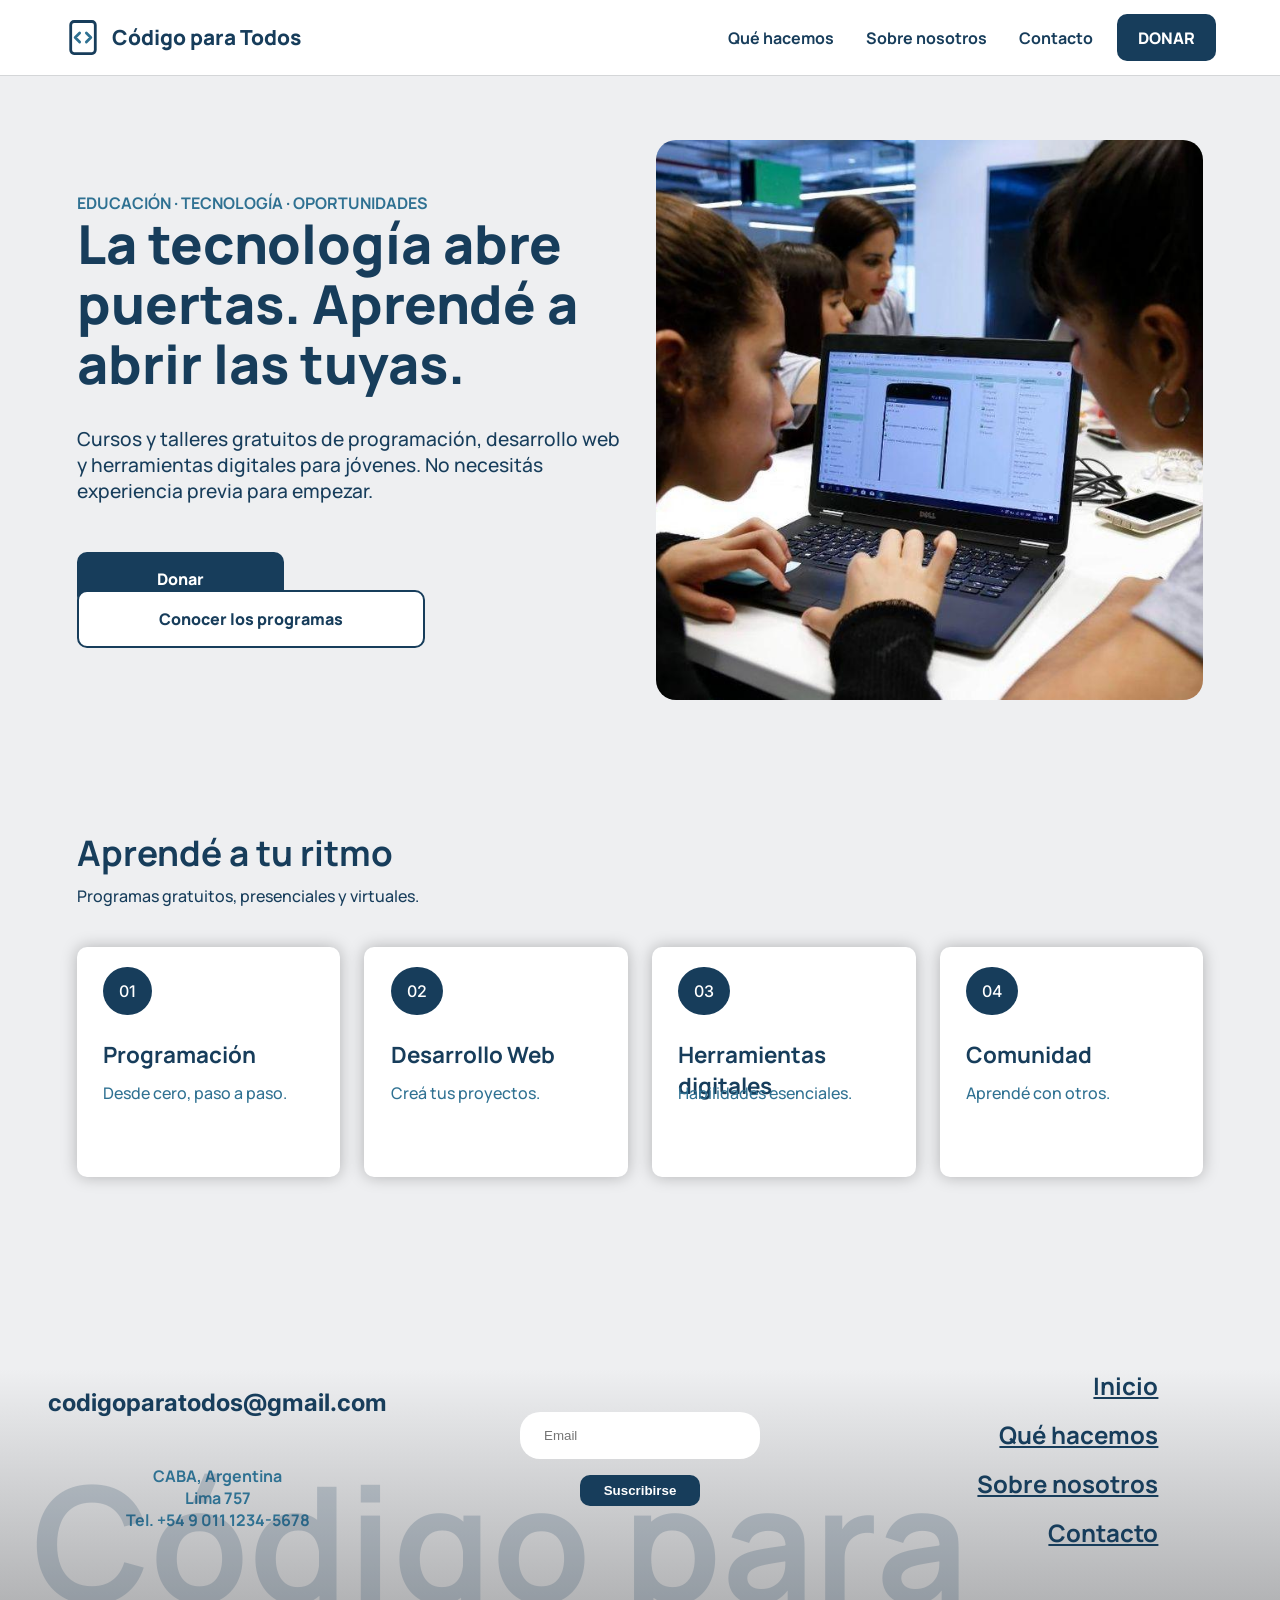
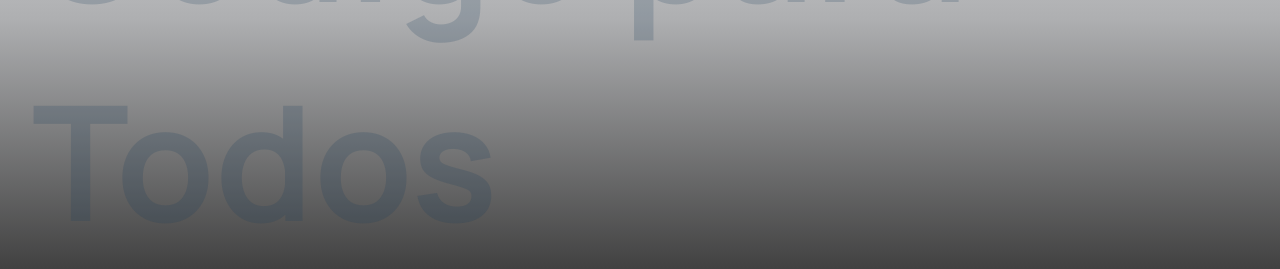
==== index.html @ 1970a5e0 "first commit" ====
<!DOCTYPE html>
<html lang="es">
<head>
    <meta charset="UTF-8">
    <meta name="viewport" content="width=device-width, initial-scale=1.0">
    <link rel="stylesheet" href="style.css">
    <title>Código para Todos · Educación tecnológica</title>
</head>
<body>
    <header>
        <nav>
            <a class="logo" href="index.html">
                <img src="logo.svg" alt="">
                <p>Código para Todos</p>
            </a>

            <button class="hamburguesa" type="button" aria-label="Abrir menú" aria-expanded="false" onclick="flexToggle()">
                <span></span><span></span><span></span>
            </button>

            <ul>
                <li><a class="link" href="que-hacemos.html">Qué hacemos</a></li>
                <li><a class="link" href="sobre-nosotros.html">Sobre nosotros</a></li>
                <li><a class="link" href="contacto.html">Contacto</a></li>
            </ul>

            <a class="link nav--donar" href="donar.html">DONAR</a>
        </nav>
    </header>

    <main>
        <section id="hero">
            <div class="izq--hero">
                <p>EDUCACIÓN · TECNOLOGÍA · OPORTUNIDADES</p>
                <h1>La tecnología abre puertas. Aprendé a abrir las tuyas.</h1>
                <p id="hero--descripcion">Cursos y talleres gratuitos de programación, desarrollo web y herramientas digitales para jóvenes. No necesitás experiencia previa para empezar.</p>
                <a class="boton--donar" href="donar.html">Donar</a>
                <a class="boton--secundario" href="que-hacemos.html">Conocer los programas</a>
            </div>
            <div class="der--hero">
                <img id="img--hero" src="hero.jpg" alt="Jóvenes participando de una actividad de aprendizaje tecnológico">
            </div>
        </section>

        <section id="programas">
            <div class="">
                <h2>Aprendé a tu ritmo</h2>
                <p>Programas gratuitos, presenciales y virtuales.</p>
            </div>
            <div class="tarjetas--contenedor">
                <div class="tarjeta">
                    <p class="tarjeta--numero">01</p>
                    <h3>Programación</h3>
                    <p class="tarjeta--desc">Desde cero, paso a paso.</p>
                </div>
                <div class="tarjeta">
                    <p class="tarjeta--numero">02</p>
                    <h3>Desarrollo Web</h3>
                    <p class="tarjeta--desc">Creá tus proyectos.</p>
                </div>
                <div class="tarjeta">
                    <p class="tarjeta--numero">03</p>
                    <h3>Herramientas digitales</h3>
                    <p class="tarjeta--desc">Habilidades esenciales.</p>
                </div>
                <div class="tarjeta">
                    <p class="tarjeta--numero">04</p>
                    <h3>Comunidad</h3>
                    <p class="tarjeta--desc">Aprendé con otros.</p>
                </div>
            </div>
        </section>
    </main>
    <footer>

        <div class="footer--contacto">
            <h2>codigoparatodos@gmail.com</h2>
            <p>CABA, Argentina</p>
            <p>Lima 757</p>
            <p>Tel. +54 9 011 1234-5678</p>
        </div>

        <div class="footer--suscribirse">
            <form>
                <input type="email" name="email" id="email--footer" placeholder="Email">
                <input type="submit" value="Suscribirse" id="button--footer">
            </form>
        </div>

        <div class="footer--navegacion">
            <ul>
                <li><a class="link" href="#">Inicio</a></li>
                <li><a class="link" href="que-hacemos.html">Qué hacemos</a></li>
                <li><a class="link" href="sobre-nosotros.html">Sobre nosotros</a></li>
                <li><a class="link" href="contacto.html">Contacto</a></li>
            </ul>
        </div>

        <h1>Código para Todos</h1>


    </footer>
    <script src="script.js"></script>
</body>
</html>
---- style.css ----
@import url('https://fonts.googleapis.com/css2?family=Inter:ital,opsz,wght@0,14..32,100..900;1,14..32,100..900&family=Manrope:wght@200..800&display=swap');

.manrope {
  font-family: "Manrope", sans-serif;
  font-optical-sizing: auto;
}

.inter{
  font-family: "Inter", sans-serif;
  font-optical-sizing: auto;
  font-weight: 500;
  font-style: normal;
}

:root {
    --contraste: #fff;
    --background: #eeeff1;
    --principal: #173d5b;
    --textos-secundarios: #2f7192;
}

* {
    margin: 0;
    padding: 0;
    box-sizing: border-box;
}

h1, h2, h3, p, a, li{
    font-family: 'Manrope', system-ui, -apple-system, BlinkMacSystemFont, 'Segoe UI', Roboto, Oxygen, Ubuntu, Cantarell, 'Open Sans', 'Helvetica Neue', sans-serif;
    color: var(--principal);
    font-weight: 700;
}

body {
    background-color: #eeeff1;
}

nav {
    background-color: var(--contraste);
    display: flex;
    justify-content: space-between;
    padding: 1.5rem 1rem;
    height: 10dvh;
    align-items: center;
    border-bottom: 1px solid #d4d6d8;
    
}

.logo {
    display: flex;
    justify-content: center;
    align-items: center;
}

.logo p {
    font-size: 1.3rem;
    font-weight: 900;
}

nav div, nav ul{
    display: flex;
    gap: .5rem;
}

nav ul {
    gap: 2rem;
    list-style: none;
    transform: translateX(-40%);
}

nav a {
    padding: 1rem 1.5rem;
    border-radius: 10px;
    font-weight: 900;
    font-size: 1rem;
    text-decoration: none;
    background-color: var(--principal);
    color: #fff;
}

main {
    padding: 0 10dvw;
    margin: auto;
    background-color: var(--background);
}

#hero {
    display: flex;
    margin: auto;
    align-items: center;
    justify-content: center;
    gap: 2rem;
    height: 90dvh;
}

.izq--hero, .der--hero {
    width: 50%;
}

#hero h1 {
    font-size: 4rem;
    font-weight: 900;
    line-height: 4.5rem;
}

#hero p {
    color: var(--textos-secundarios);
    font-weight: 700;
}

#hero #hero--descripcion {
    color: var(--principal);
    font-weight: 500;
    font-size: 1.2rem;
    margin: 2rem 0 4rem 0;
}

#hero a {
    padding: 1rem 5rem;
    border-radius: 10px;
    font-weight: 900;
    font-size: 1rem;
}

.boton--donar {
    text-decoration: none;
    background-color: var(--principal);
    color: #fff;
}

.der--hero {
    display: flex;
    justify-content: center;
}

#img--hero {
    width: 90%;
    height: 75dvh;
    object-fit: cover;
    border-radius: 20px;
}

/* PROGRAMAS */

#programas {
    margin-top: 2rem;
    display: flex;
    flex-direction: column;
    gap: 2.5rem;
    background-color:var(--background);
    height: 60dvh;
}

#programas h2 {
    font-size: 2.2rem;
    color: var(--principal);
}

#programas p {
    font-weight: 500;
    margin-top: .5rem;
    font-size: 1rem;
}

.tarjetas--contenedor {
    display: flex;
    justify-content: center;
    align-items: center;
    gap: 1.5rem;
}

.tarjeta {
    width: 20dvw;
    height: 30dvh;
    border-radius: 10px;
    box-shadow: 0rem 0rem 1rem #00000042;
    background-color: var(--contraste);
    position: relative;
}

.tarjeta--numero {
    font-size: 2rem;
    font-weight: 900;
    font-family: 'Inter';
    color: var(--contraste);
    position: absolute;
    left: 10%;
    top: 5%;
    background-color: var(--principal);
    padding: 0.9rem 1rem;
    border-radius: 50%;
}

.tarjeta .tarjeta--desc, .tarjeta h3 {
    position: absolute;
    left: 10%;
    top: 40%;
}

.tarjeta .tarjeta--desc {
    top: 55%;
    color: var(--textos-secundarios);
}

.tarjeta h3 {
    color: var(--principal);
    font-size: 1.4rem;
}


/* =====================================================
   PÁGINAS INTERNAS (qué hacemos, sobre nosotros,
   contacto, donar). Reutilizan las variables de arriba.
   ===================================================== */

:root {
    --sombra: 0rem 0rem 1rem #00000042;
    --borde: #d4d6d8;
    --fuente: 'Manrope', system-ui, -apple-system, 'Segoe UI', Roboto, sans-serif;
}

html {
    scroll-behavior: smooth;
}

[id] {
    scroll-margin-top: 2rem;
}

/* Navegación: links de texto dentro de la lista (el botón DONAR queda igual) */

nav a.logo {
    padding: 0;
    background: none;
    border-radius: 0;
}

.logo img {
    width: 2.4rem;
    height: 2.4rem;
    margin-right: .6rem;
}

nav ul a {
    padding: .3rem 0;
    border-radius: 0;
    background: none;
    color: var(--principal);
    font-weight: 700;
    border-bottom: 2px solid transparent;
}

nav ul a:hover,
nav ul a[aria-current="page"] {
    border-bottom-color: var(--textos-secundarios);
}

nav > a:hover {
    background-color: var(--textos-secundarios);
}

a:focus-visible,
button:focus-visible,
input:focus-visible,
select:focus-visible,
textarea:focus-visible,
.opcion input:focus-visible + label {
    outline: 3px solid var(--textos-secundarios);
    outline-offset: 3px;
}

/* Estructura general */

/* Introducción de cada página */

.intro--que-hacemos,
.intro--sobre-nosotros,
.intro--contacto,
.intro--donar {
    display: flex;
    align-items: center;
    gap: 3rem;
    padding: 4rem 0 2rem;
}

.intro--contacto,
.intro--donar {
    display: block;
    max-width: 50rem;
}

.intro--que-hacemos > div,
.intro--sobre-nosotros > div {
    flex: 1.1 1 0;
}

.imagen--intro {
    flex: .9 1 0;
    min-width: 0;
    height: 24rem;
    object-fit: cover;
    border-radius: 20px;
}

.titulo--pagina {
    font-size: 3rem;
    font-weight: 900;
    line-height: 3.4rem;
    margin-bottom: 1.2rem;
}

.intro--texto {
    font-size: 1.15rem;
    font-weight: 500;
    line-height: 1.6;
    margin-bottom: 2rem;
}

.botones {
    display: flex;
    flex-wrap: wrap;
    gap: 1rem;
}

/* Secciones: cada una tiene su clase; comparten el espaciado vertical */

.programas--oferta,
.acompanamiento,
.como-empezar,
.problema,
.mision-vision,
.valores,
.historia-alcance,
.formularios--contacto,
.info--contacto,
.formas--donar,
.transparencia {
    padding: 3rem 0;
}

.titulo--seccion {
    font-size: 2.2rem;
    margin-bottom: .5rem;
}

.subtitulo {
    font-weight: 500;
    margin-bottom: 2rem;
}

/* Filas de tarjetas (flex) */

.fila {
    display: flex;
    gap: 1.5rem;
}

.fila > * {
    flex: 1 1 0;
    min-width: 0;
}

.fila--top {
    align-items: flex-start;
}

/* Tarjetas e información */

.caja {
    background-color: var(--contraste);
    border-radius: 10px;
    box-shadow: var(--sombra);
    padding: 1.8rem;
}

.caja h3 {
    font-size: 1.3rem;
    margin-bottom: .6rem;
}

.caja p,
.caja li {
    color: var(--textos-secundarios);
    font-weight: 500;
    line-height: 1.6;
}

.caja p + p {
    margin-top: .8rem;
}

.caja .boton--principal,
.caja .boton--secundario {
    display: block;
    text-align: center;
    margin-top: 1.5rem;
}

.caja ul {
    padding-left: 1.2rem;
}

.datos {
    margin-top: 1rem;
}

.datos div {
    display: flex;
    justify-content: space-between;
    gap: 1rem;
    padding: .6rem 0;
    border-top: 1px solid var(--borde);
    font-family: var(--fuente);
    font-size: .95rem;
}

.datos dt {
    color: var(--textos-secundarios);
    font-weight: 500;
}

.datos dd {
    color: var(--principal);
    font-weight: 700;
    text-align: right;
}

.pasos {
    margin-top: 1.5rem;
    list-style: none;
}

.paso--numero {
    display: flex;
    align-items: center;
    justify-content: center;
    width: 3rem;
    height: 3rem;
    margin-bottom: 1rem;
    border-radius: 50%;
    background-color: var(--principal);
    color: var(--contraste);
    font-family: 'Inter', sans-serif;
    font-weight: 900;
    font-size: 1.2rem;
}

.pasos h3 {
    font-size: 1.3rem;
    margin-bottom: .4rem;
}

.pasos p {
    font-weight: 500;
    color: var(--textos-secundarios);
    line-height: 1.6;
}

.marcador {
    font-style: italic;
}

/* Botones */

.boton--principal,
.boton--secundario,
.boton--claro {
    display: inline-block;
    padding: 1rem 2.5rem;
    border-radius: 10px;
    border: 2px solid var(--principal);
    font-family: var(--fuente);
    font-size: 1rem;
    font-weight: 900;
    text-decoration: none;
    cursor: pointer;
    transition: background-color .2s, color .2s;
}

.boton--principal {
    background-color: var(--principal);
    color: #fff;
}

.boton--principal:hover {
    background-color: var(--textos-secundarios);
    border-color: var(--textos-secundarios);
}

.boton--secundario {
    background-color: var(--contraste);
    color: var(--principal);
}

.boton--secundario:hover {
    background-color: var(--principal);
    color: #fff;
}

.boton--claro {
    background-color: var(--contraste);
    border-color: var(--contraste);
    color: var(--principal);
}

.boton--claro:hover {
    background-color: var(--background);
}

/* Cierre de cada página */

.cierre--que-hacemos,
.cierre--sobre-nosotros {
    margin: 2rem 0 3rem;
    padding: 3.5rem 2rem;
    border-radius: 20px;
    background-color: var(--principal);
    text-align: center;
}

.cierre--que-hacemos h2,
.cierre--que-hacemos p,
.cierre--sobre-nosotros h2,
.cierre--sobre-nosotros p {
    color: #fff;
}

.cierre--que-hacemos p,
.cierre--sobre-nosotros p {
    margin-bottom: 1.8rem;
    font-weight: 500;
    font-size: 1.1rem;
}

.cierre--sobre-nosotros .botones {
    justify-content: center;
    align-items: center;
}

.cierre--sobre-nosotros a:not(.boton--claro) {
    color: #fff;
}

/* Formularios */

.campo {
    margin-bottom: 1.2rem;
}

.formulario label,
.formulario legend {
    display: block;
    margin-bottom: .4rem;
    color: var(--principal);
    font-family: var(--fuente);
    font-size: .95rem;
    font-weight: 700;
}

.formulario input[type="text"],
.formulario input[type="email"],
.formulario input[type="number"],
.formulario select,
.formulario textarea {
    width: 100%;
    padding: .8rem;
    border: 1px solid #8a9bab;
    border-radius: 8px;
    background-color: #fff;
    color: var(--principal);
    font-family: var(--fuente);
    font-size: 1rem;
}

.campo--doble {
    display: flex;
    gap: 1rem;
}

.campo--doble > div:first-child {
    flex: 1 1 0;
}

.campo--doble > div:last-child {
    flex: 2 1 0;
}

.campo--check label {
    display: flex;
    gap: .6rem;
    font-weight: 500;
}

.campo--check input {
    margin-top: .25rem;
}

.ayuda {
    margin-top: .4rem;
    color: var(--textos-secundarios);
    font-size: .85rem;
    font-weight: 500;
}

.formulario h3 + .ayuda {
    margin-bottom: 1.4rem;
}

.formulario fieldset {
    margin-bottom: 1.2rem;
    border: 0;
}

.opciones {
    display: flex;
    flex-wrap: wrap;
    gap: .6rem;
}

.opcion {
    position: relative;
}

.opcion input {
    position: absolute;
    opacity: 0;
}

.formulario .opcion label {
    margin: 0;
    padding: .7rem 1.2rem;
    border: 1px solid #8a9bab;
    border-radius: 10px;
    background-color: #fff;
    cursor: pointer;
}

.formulario .opcion input:checked + label {
    border-color: var(--principal);
    background-color: var(--principal);
    color: #fff;
}

.formulario button {
    width: 100%;
}

footer {
    display: flex;
    justify-content: space-between;
    background: linear-gradient(to top, #414141, #aeafb1, #eeeff1);
    padding-bottom: 20rem;
    position: relative;
    margin-top: 8rem;
    padding-left: clamp(1.25rem, 7vw, 7rem);
    padding-right: clamp(1.25rem, 7vw, 7rem);
}

footer p {
    color: #2f7192;
}

.footer--contacto h2 {
    color: #173d5b;
    font-family: 'Inter', system-ui, -apple-system, BlinkMacSystemFont, 'Segoe UI', Roboto, Oxygen, Ubuntu, Cantarell, 'Open Sans', 'Helvetica Neue', sans-serif;
    margin-bottom: 3rem;
}

.footer--contacto, .footer--suscribirse, .footer--navegacion {
    padding: 0 2rem;
    width: 20dvw;
    display: flex;
    justify-content: center;
    flex-direction: column;
    align-items: center;
}

.footer--suscribirse form {
    display: flex;
    flex-direction: column;
    align-items: center;
    padding: 1rem;
    gap: 1rem;
}

form #email--footer {
    border-radius: 20px;
    border-width: 0;
    padding: 1rem 1.5rem;
    width: 150%;
}

form #button--footer {
    padding: .5rem 1.5rem;
    border-radius: 10px;
    border-width: 0;
    font-weight: 700;
    background-color: var(--principal);
    color: var(--contraste);
}

.footer--navegacion ul{
    list-style: none;
    display: flex;
    flex-direction: column;
    align-items: flex-end;
    align-self: flex-end;
    gap: 1rem;
    font-size: 1.5rem;
    color: #173d5b;
}

footer h1 {
    position: absolute;
    left: 50%;
    transform: translateX(-50%);
    width: 95%;
    font-size: 10rem;
    bottom: 0;
    color: #173e5b32;
}

/* Ajustes generales compartidos */
html {
    scroll-behavior: smooth;
}

body {
    min-width: 320px;
    overflow-x: hidden;
}

header {
    position: relative;
    z-index: 10;
}

nav {
    min-height: 76px;
    height: auto;
    padding: .85rem clamp(1rem, 5vw, 5rem);
    gap: 1.5rem;
    background-color: var(--contraste);
}

nav ul {
    align-items: center;
    transform: none;
    margin-left: auto;
    gap: 2rem;
}

nav ul li {
    list-style: none;
}

nav ul a {
    white-space: nowrap;
}

nav > .nav--donar {
    flex: 0 0 auto;
    padding: .8rem 1.3rem;
    white-space: nowrap;
}

.hamburguesa {
    display: none;
}

main {
    width: 100%;
    max-width: 1600px;
    padding-left: clamp(1.25rem, 6vw, 6rem);
    padding-right: clamp(1.25rem, 6vw, 6rem);
}

#hero {
    min-height: 620px;
    height: auto;
    padding: 4rem 0;
}

.izq--hero,
.der--hero {
    min-width: 0;
}

#hero h1 {
    font-size: clamp(2.5rem, 4.2vw, 4rem);
    line-height: 1.12;
}

#img--hero {
    display: block;
    width: 100%;
    max-height: 560px;
    height: min(65vh, 560px);
    object-fit: cover;
}

#programas {
    height: auto;
    padding: 2rem 0 4rem;
}

.tarjetas--contenedor {
    align-items: stretch;
    flex-wrap: wrap;
}

.tarjeta {
    flex: 1 1 220px;
    width: auto;
    min-width: 0;
    min-height: 230px;
    height: auto;
}

.fila {
    align-items: stretch;
}

.caja {
    min-width: 0;
    overflow-wrap: anywhere;
}

.imagen--intro {
    width: 100%;
}

/* TABLETS: 768px a 1024px */
@media (min-width: 768px) and (max-width: 1024px) {
    main {
        padding-left: 2rem;
        padding-right: 2rem;
    }

    nav {
        padding: .8rem 2rem;
        gap: 1rem;
    }

    .logo p {
        font-size: 1.05rem;
    }

    .logo img {
        width: 2.1rem;
        height: 2.1rem;
    }

    nav ul {
        gap: .9rem;
    }

    nav ul a {
        font-size: .88rem;
    }

    nav > .nav--donar {
        padding: .7rem .9rem;
        font-size: .88rem;
    }

    #hero {
        min-height: 0;
        gap: 1.5rem;
        padding: 3rem 0;
    }

    .izq--hero,
    .der--hero {
        width: 50%;
    }

    #hero h1 {
        font-size: clamp(2.3rem, 4vw, 3.1rem);
    }

    #hero #hero--descripcion {
        margin: 1.5rem 0 2rem;
        font-size: 1rem;
    }

    #hero .izq--hero > a {
        display: inline-block;
        margin: .3rem 0;
        padding: .85rem 1.1rem;
        text-align: center;
    }

    #img--hero {
        height: 420px;
    }

    .tarjeta {
        flex-basis: calc(50% - .75rem);
        min-height: 210px;
    }

    .fila {
        flex-wrap: wrap;
        gap: 1rem;
    }

    .fila > * {
        flex: 1 1 calc(50% - 1rem);
    }

    .fila--5 > * {
        flex-basis: calc(33.333% - 1rem);
    }

    .intro--que-hacemos,
    .intro--sobre-nosotros {
        gap: 2rem;
    }

    .imagen--intro {
        height: 20rem;
    }

    .titulo--pagina {
        font-size: 2.6rem;
        line-height: 1.15;
    }

    .caja {
        padding: 1.4rem;
    }

    footer {
        padding: 2.5rem 2rem 12rem;
    }

    .footer--contacto,
    .footer--suscribirse,
    .footer--navegacion {
        flex-basis: 30%;
    }
}

/* MÓVILES: menos de 768px */
@media (max-width: 767px) {
    nav {
        display: flex;
        flex-wrap: wrap;
        gap: .75rem;
        padding: .8rem 1rem;
    }

    nav .logo {
        margin-right: auto;
    }

    .logo p {
        font-size: 1.05rem;
    }

    .logo img {
        width: 2rem;
        height: 2rem;
    }

    .hamburguesa {
        display: flex;
        order: 2;
        margin-left: 0;
        padding: .55rem;
    }

    .hamburguesa span {
        width: 1.6rem;
        height: 3px;
    }

    nav ul,
    nav > .nav--donar {
        display: none;
    }

    nav.flexToggle ul {
        display: flex;
        order: 3;
        flex: 1 0 100%;
        flex-direction: column;
        align-items: stretch;
        gap: 0;
        width: 100%;
        margin: .25rem 0 0;
        padding: .5rem 0;
        border-top: 1px solid var(--borde);
    }

    nav.flexToggle ul li,
    nav.flexToggle ul a {
        width: 100%;
    }

    nav.flexToggle ul a {
        display: block;
        padding: .85rem .25rem;
        border-bottom: 1px solid var(--borde);
    }

    nav.flexToggle > .nav--donar.linkToggle {
        display: block;
        order: 4;
        flex: 1 0 100%;
        width: 100%;
        margin-top: .25rem;
        text-align: center;
    }

    main {
        padding-left: 1rem;
        padding-right: 1rem;
    }

    #hero {
        min-height: 0;
        height: auto;
        flex-direction: column;
        align-items: stretch;
        gap: 2rem;
        padding: 2.5rem 0;
    }

    .izq--hero,
    .der--hero {
        width: 100%;
    }

    #hero h1 {
        font-size: clamp(2.15rem, 9vw, 2.8rem);
        line-height: 1.12;
    }

    #hero #hero--descripcion {
        margin: 1.25rem 0 1.75rem;
        font-size: 1rem;
    }

    #hero .izq--hero > a {
        display: inline-block;
        margin: .3rem 0;
        padding: .85rem 1rem;
        text-align: center;
    }

    #img--hero {
        height: clamp(220px, 65vw, 380px);
        max-height: none;
    }

    #programas {
        margin-top: 0;
        padding: 1rem 0 2.5rem;
        gap: 1.5rem;
    }

    #programas h2,
    .titulo--seccion {
        font-size: 1.75rem;
    }

    .tarjeta {
        flex-basis: 100%;
        min-height: 185px;
    }

    .intro--que-hacemos,
    .intro--sobre-nosotros {
        flex-direction: column;
        align-items: stretch;
        gap: 1.5rem;
        padding: 2.5rem 0 1.5rem;
    }

    .intro--que-hacemos > div,
    .intro--sobre-nosotros > div {
        flex: auto;
    }

    .imagen--intro {
        flex: auto;
        height: clamp(210px, 60vw, 320px);
    }

    .intro--contacto,
    .intro--donar {
        padding: 2.5rem 0 1.5rem;
    }

    .titulo--pagina {
        font-size: clamp(2rem, 9vw, 2.5rem);
        line-height: 1.15;
    }

    .intro--texto {
        font-size: 1rem;
    }

    .programas--oferta,
    .acompanamiento,
    .como-empezar,
    .problema,
    .mision-vision,
    .valores,
    .historia-alcance,
    .formularios--contacto,
    .info--contacto,
    .formas--donar,
    .transparencia {
        padding: 2rem 0;
    }

    .fila,
    .campo--doble {
        flex-direction: column;
        flex-wrap: nowrap;
        gap: 1rem;
    }

    .fila > *,
    .fila--4 > *,
    .fila--5 > *,
    .campo--doble > div:first-child,
    .campo--doble > div:last-child {
        flex: 1 1 auto;
        width: 100%;
    }

    .caja {
        padding: 1.25rem;
    }

    .campo--doble {
        gap: 0;
    }

    .botones {
        flex-direction: column;
        align-items: stretch;
    }

    .botones a {
        text-align: center;
    }

    .cierre--que-hacemos,
    .cierre--sobre-nosotros {
        padding: 2.5rem 1.25rem;
    }

    footer {
        flex-direction: column;
        align-items: stretch;
        padding: 2rem 1rem 9rem;
        gap: 2rem;
    }

    .footer--contacto,
    .footer--suscribirse,
    .footer--navegacion {
        width: 100%;
        flex: none;
        padding: 0;
        align-items: flex-start;
    }

    .footer--contacto h2 {
        margin-bottom: 1rem;
        font-size: 1.3rem;
        overflow-wrap: anywhere;
    }

    .footer--navegacion ul {
        align-items: flex-start;
        align-self: flex-start;
        font-size: 1rem;
    }

    .footer--suscribirse form {
        align-items: stretch;
        padding: 0;
    }

    form #email--footer {
        width: 100%;
    }

    footer h1 {
        bottom: 1rem;
        font-size: clamp(2.5rem, 11vw, 4rem);
        line-height: 1;
    }
}
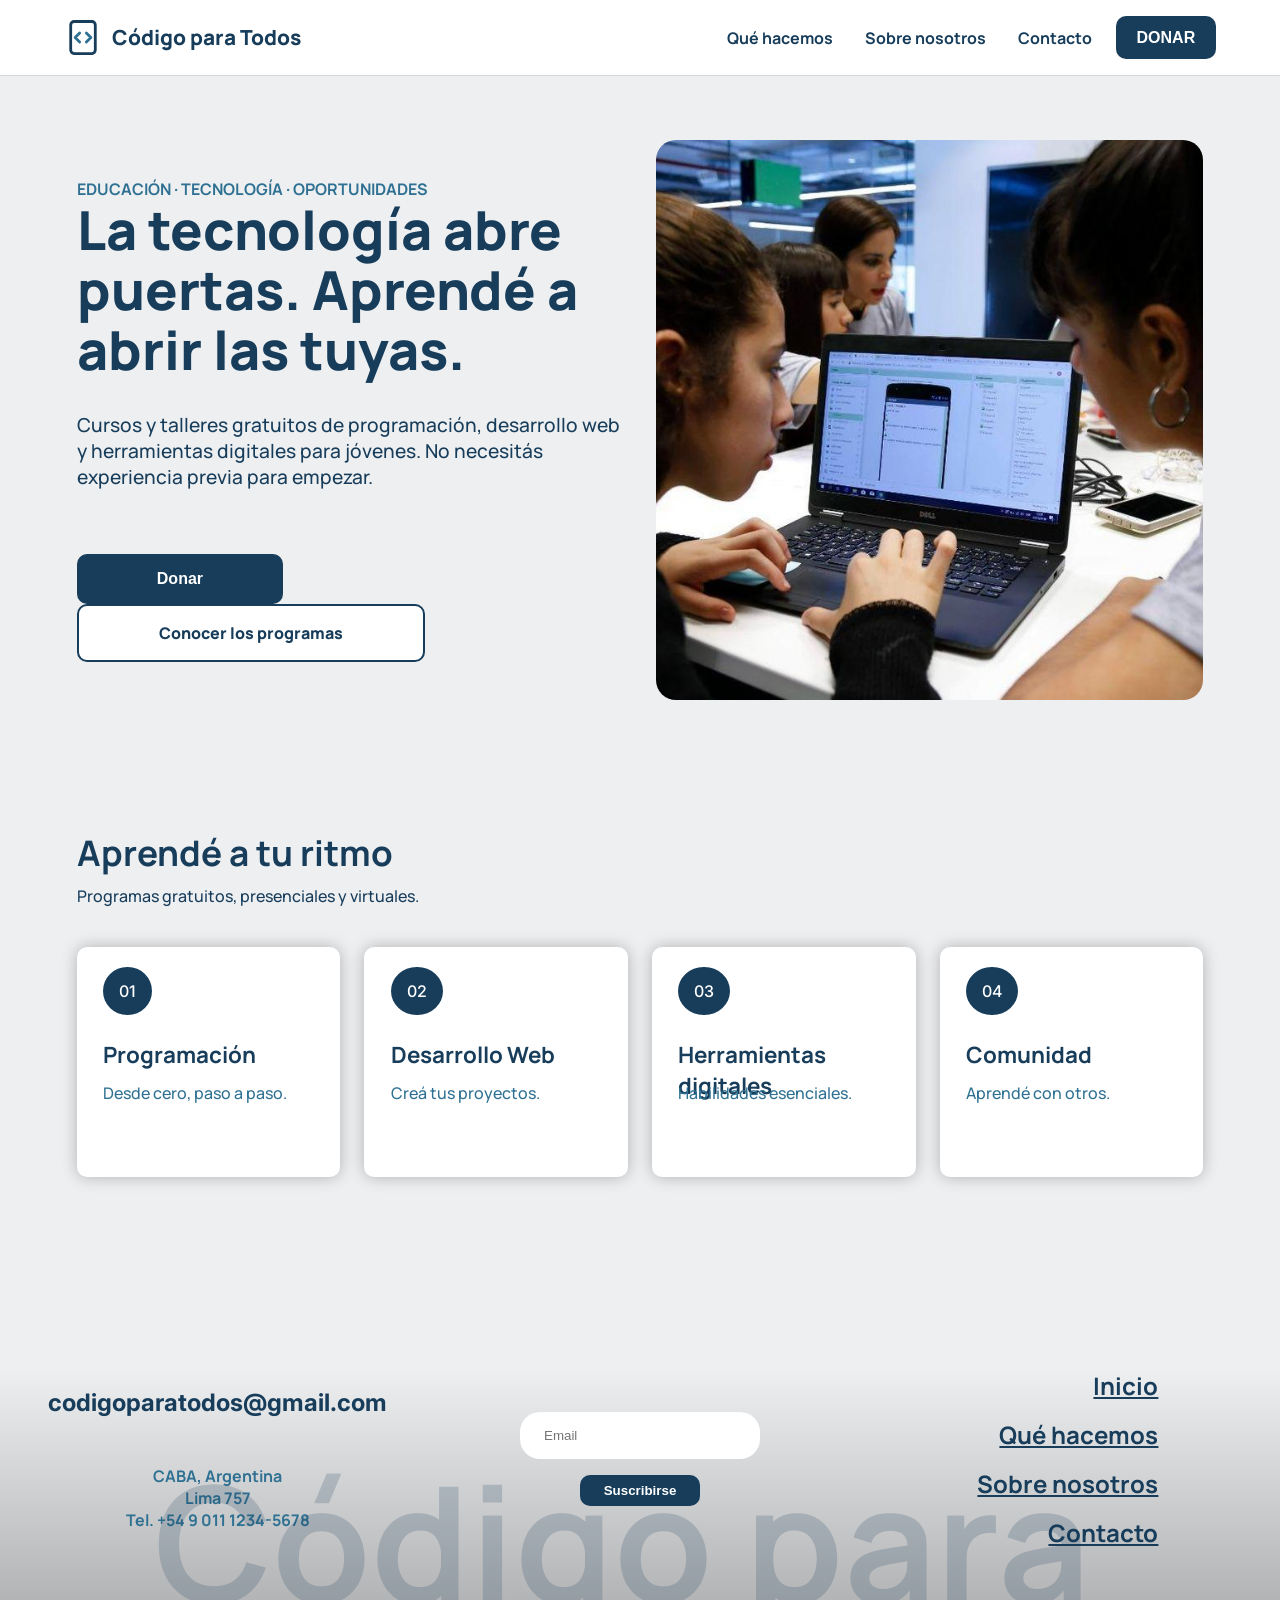
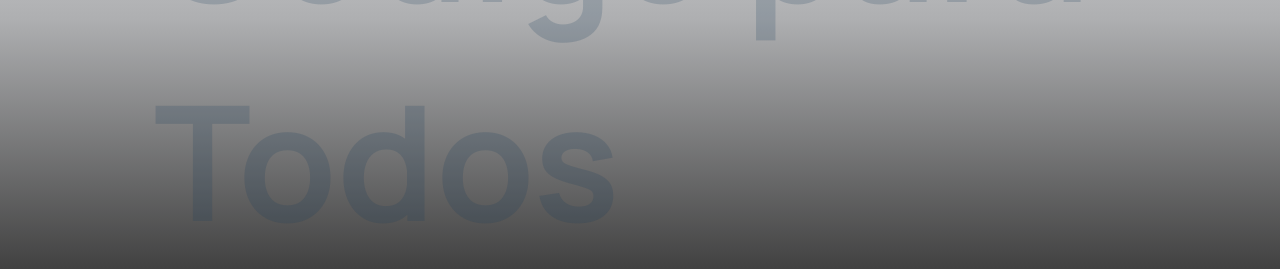
==== commit e14684c3: "modal" ====
--- a/index.html
+++ b/index.html
@@ -15,7 +15,7 @@
             </a>
 
             <button class="hamburguesa" type="button" aria-label="Abrir menú" aria-expanded="false" onclick="flexToggle()">
-                <span></span><span></span><span></span>
+                ☰
             </button>
 
             <ul>
@@ -24,7 +24,7 @@
                 <li><a class="link" href="contacto.html">Contacto</a></li>
             </ul>
 
-            <a class="link nav--donar" href="donar.html">DONAR</a>
+            <button class="link nav--donar" onclick="abrirModal()">DONAR</button>
         </nav>
     </header>
 
@@ -34,7 +34,7 @@
                 <p>EDUCACIÓN · TECNOLOGÍA · OPORTUNIDADES</p>
                 <h1>La tecnología abre puertas. Aprendé a abrir las tuyas.</h1>
                 <p id="hero--descripcion">Cursos y talleres gratuitos de programación, desarrollo web y herramientas digitales para jóvenes. No necesitás experiencia previa para empezar.</p>
-                <a class="boton--donar" href="donar.html">Donar</a>
+                <button class="boton--donar" onclick="abrirModal()"">Donar</button>
                 <a class="boton--secundario" href="que-hacemos.html">Conocer los programas</a>
             </div>
             <div class="der--hero">
--- a/style.css
+++ b/style.css
@@ -68,14 +68,98 @@
     transform: translateX(-40%);
 }
 
-nav a {
+nav .nav--donar {
     padding: 1rem 1.5rem;
+    border: none;
     border-radius: 10px;
-    font-weight: 900;
+    font-weight: 700;
     font-size: 1rem;
     text-decoration: none;
     background-color: var(--principal);
     color: #fff;
+    cursor: pointer;
+}
+
+nav a {
+    text-decoration: none;
+}
+
+.modal {
+    position: fixed;
+    top: 50%;
+    left: 50%;
+    transform: translate(-50%, -50%);
+    z-index: 100;
+    display: flex;
+    flex-direction: column;
+    gap: 1rem;
+    width: min(90dvw, 30rem);
+    max-height: 90dvh;
+    overflow-y: auto;
+    padding: 2.5rem 2rem;
+    border-radius: 20px;
+    background-color: var(--contraste);
+}
+
+.modal h1 {
+    font-size: 1.8rem;
+    line-height: 2.2rem;
+}
+
+.modal p {
+    font-weight: 500;
+    line-height: 1.6;
+    color: var(--textos-secundarios);
+}
+
+.modal form {
+    display: flex;
+    flex-direction: column;
+    gap: 1rem;
+}
+
+.modal label {
+    font-family: 'Manrope', system-ui, sans-serif;
+    font-size: .95rem;
+    font-weight: 700;
+    color: var(--principal);
+}
+
+.modal select {
+    width: 100%;
+    padding: .8rem;
+    border: 1px solid #8a9bab;
+    border-radius: 8px;
+    background-color: #fff;
+    color: var(--principal);
+    font-family: 'Manrope', system-ui, sans-serif;
+    font-size: 1rem;
+    font-weight: 500;
+    cursor: pointer;
+}
+
+.modal button {
+    padding: 1rem 2rem;
+    border: 2px solid var(--principal);
+    border-radius: 10px;
+    background-color: var(--principal);
+    color: #fff;
+    font-family: 'Manrope', system-ui, sans-serif;
+    font-size: 1rem;
+    font-weight: 900;
+    cursor: pointer;
+    transition: background-color .2s;
+}
+
+.modal button:hover {
+    border-color: var(--textos-secundarios);
+    background-color: var(--textos-secundarios);
+}
+
+.modal select:focus-visible,
+.modal button:focus-visible {
+    outline: 3px solid var(--textos-secundarios);
+    outline-offset: 3px;
 }
 
 main {
@@ -115,11 +199,15 @@
     margin: 2rem 0 4rem 0;
 }
 
-#hero a {
+#hero a, #hero button {
     padding: 1rem 5rem;
     border-radius: 10px;
     font-weight: 900;
     font-size: 1rem;
+}
+
+#hero button {
+    border: none;
 }
 
 .boton--donar {
@@ -209,8 +297,8 @@
 
 
 /* =====================================================
-   PÁGINAS INTERNAS (qué hacemos, sobre nosotros,
-   contacto, donar). Reutilizan las variables de arriba.
+PÁGINAS INTERNAS (qué hacemos, sobre nosotros,
+contacto, donar). Reutilizan las variables de arriba.
    ===================================================== */
 
 :root {
@@ -253,20 +341,6 @@
 nav ul a:hover,
 nav ul a[aria-current="page"] {
     border-bottom-color: var(--textos-secundarios);
-}
-
-nav > a:hover {
-    background-color: var(--textos-secundarios);
-}
-
-a:focus-visible,
-button:focus-visible,
-input:focus-visible,
-select:focus-visible,
-textarea:focus-visible,
-.opcion input:focus-visible + label {
-    outline: 3px solid var(--textos-secundarios);
-    outline-offset: 3px;
 }
 
 /* Estructura general */
@@ -712,9 +786,7 @@
 
 footer h1 {
     position: absolute;
-    left: 50%;
-    transform: translateX(-50%);
-    width: 95%;
+    left: 12%;
     font-size: 10rem;
     bottom: 0;
     color: #173e5b32;
@@ -969,12 +1041,11 @@
         order: 2;
         margin-left: 0;
         padding: .55rem;
-    }
-
-    .hamburguesa span {
-        width: 1.6rem;
-        height: 3px;
-    }
+        border: none;
+        background-color: transparent;
+        font-size: 2rem;
+    }
+
 
     nav ul,
     nav > .nav--donar {
